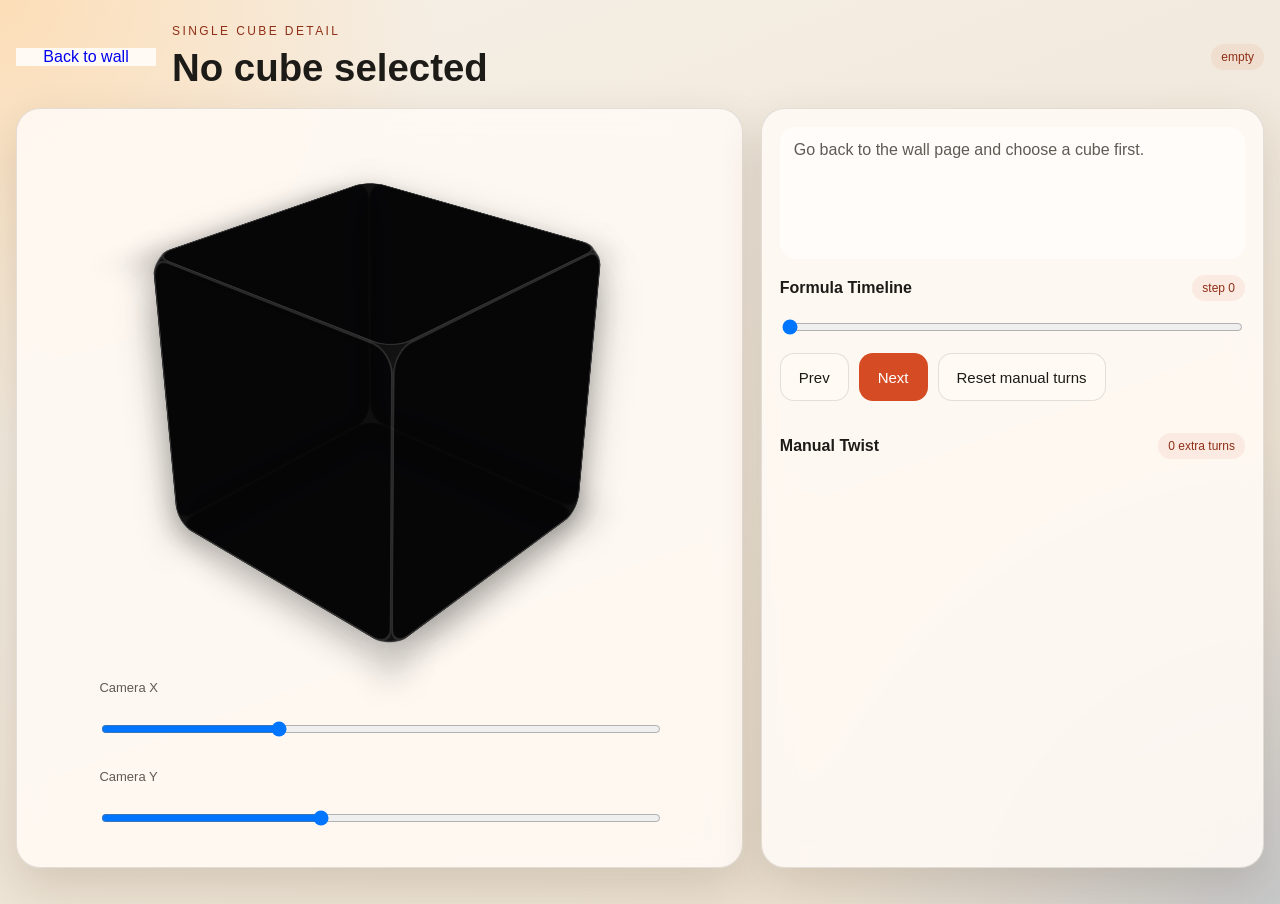
==== web/detail.html @ 29b8aaef "Initial commit" ====
<!doctype html>
<html lang="zh-CN">
  <head>
    <meta charset="UTF-8" />
    <meta name="viewport" content="width=device-width, initial-scale=1.0" />
    <title>Cube Detail 3D</title>
    <link rel="stylesheet" href="./styles.css" />
  </head>
  <body>
    <main class="detail-shell">
      <section class="detail-topbar">
        <a class="ghost nav-link" href="./index.html">Back to wall</a>
        <div>
          <p class="eyebrow">Single Cube Detail</p>
          <h1 id="detailTitle">Cube detail</h1>
        </div>
        <span id="detailStatus" class="badge">ready</span>
      </section>

      <section class="detail-layout">
        <div class="panel viewer-panel">
          <div class="scene">
            <div id="cube3d" class="cube-3d">
              <div class="cube-face face-front"></div>
              <div class="cube-face face-back"></div>
              <div class="cube-face face-right"></div>
              <div class="cube-face face-left"></div>
              <div class="cube-face face-up"></div>
              <div class="cube-face face-down"></div>
            </div>
          </div>

          <div class="camera-controls">
            <label class="field">
              <span>Camera X</span>
              <input id="cameraX" type="range" min="-70" max="70" value="-28" />
            </label>
            <label class="field">
              <span>Camera Y</span>
              <input id="cameraY" type="range" min="-180" max="180" value="-42" />
            </label>
          </div>
        </div>

        <div class="panel detail-sidebar">
          <div id="detailInfo" class="selection-info"></div>

          <div class="timeline-header">
            <h2>Formula Timeline</h2>
            <span id="stepLabel" class="badge">step 0</span>
          </div>
          <input id="stepSlider" type="range" min="0" max="0" value="0" />
          <div class="timeline-actions">
            <button id="prevStep" class="secondary">Prev</button>
            <button id="nextStep" class="primary">Next</button>
            <button id="resetManual" class="ghost">Reset manual turns</button>
          </div>
          <div id="formulaChips" class="chip-list"></div>

          <div class="timeline-header">
            <h2>Manual Twist</h2>
            <span id="manualLabel" class="badge">0 extra turns</span>
          </div>
          <div id="manualButtons" class="move-pad"></div>
        </div>
      </section>
    </main>

    <script type="module" src="./detail.js"></script>
  </body>
</html>
---- web/styles.css ----
:root {
  --bg: #f6f0e7;
  --panel: rgba(255, 250, 244, 0.9);
  --panel-strong: #fffaf4;
  --ink: #1d1b18;
  --muted: #5f5a54;
  --accent: #d54b23;
  --accent-dark: #8f2f17;
  --line: rgba(29, 27, 24, 0.12);
  --shadow: 0 18px 45px rgba(70, 43, 18, 0.16);
}

* {
  box-sizing: border-box;
}

body {
  margin: 0;
  min-height: 100vh;
  font-family: "Segoe UI", "PingFang SC", "Microsoft YaHei", sans-serif;
  color: var(--ink);
  background:
    radial-gradient(circle at top left, rgba(255, 214, 163, 0.7), transparent 28%),
    radial-gradient(circle at bottom right, rgba(0, 70, 173, 0.15), transparent 30%),
    linear-gradient(160deg, #f6f0e7 0%, #eadfce 100%);
}

.app-shell {
  width: min(1440px, calc(100vw - 32px));
  margin: 0 auto;
  padding: 24px 0 36px;
}

.hero,
.controls,
.workspace {
  display: grid;
  gap: 18px;
}

.hero {
  grid-template-columns: 2fr 1fr;
  align-items: end;
  margin-bottom: 18px;
}

.eyebrow {
  margin: 0 0 8px;
  font-size: 12px;
  letter-spacing: 0.2em;
  text-transform: uppercase;
  color: var(--accent-dark);
}

.hero h1 {
  margin: 0;
  font-size: clamp(2rem, 4vw, 4rem);
  line-height: 0.95;
}

.lede {
  max-width: 60ch;
  color: var(--muted);
  margin-top: 14px;
}

.hero-stats {
  display: grid;
  grid-template-columns: repeat(3, 1fr);
  gap: 12px;
}

.stat-card,
.controls,
.panel {
  border: 1px solid var(--line);
  background: var(--panel);
  backdrop-filter: blur(14px);
  border-radius: 24px;
  box-shadow: var(--shadow);
}

.stat-card {
  padding: 18px;
}

.stat-card span {
  display: block;
  color: var(--muted);
  font-size: 13px;
}

.stat-card strong {
  display: block;
  margin-top: 10px;
  font-size: 1.5rem;
}

.controls {
  grid-template-columns: repeat(5, minmax(0, 1fr)) auto;
  padding: 18px;
  margin-bottom: 18px;
}

.field {
  display: grid;
  gap: 8px;
}

.field span {
  font-size: 13px;
  color: var(--muted);
}

.field input,
.field select,
button {
  min-height: 48px;
  border-radius: 14px;
  border: 1px solid var(--line);
  background: var(--panel-strong);
  color: var(--ink);
  font-size: 15px;
}

.field input,
.field select {
  width: 100%;
  padding: 0 14px;
}

.upload input {
  padding: 10px 14px;
}

.actions {
  display: flex;
  align-items: end;
  gap: 12px;
}

button {
  cursor: pointer;
  padding: 0 18px;
  transition:
    transform 180ms ease,
    background 180ms ease,
    color 180ms ease;
}

button:hover {
  transform: translateY(-1px);
}

.primary {
  background: var(--accent);
  color: white;
  border-color: transparent;
}

.secondary,
.ghost {
  background: var(--panel-strong);
}

.workspace {
  grid-template-columns: minmax(0, 1.9fr) minmax(320px, 0.9fr);
}

.panel {
  padding: 18px;
}

.panel-header {
  display: flex;
  justify-content: space-between;
  align-items: center;
  gap: 12px;
  margin-bottom: 12px;
}

.panel-header h2 {
  margin: 0;
  font-size: 1rem;
}

.status,
.badge {
  display: inline-flex;
  align-items: center;
  padding: 6px 10px;
  border-radius: 999px;
  background: rgba(213, 75, 35, 0.08);
  color: var(--accent-dark);
  font-size: 12px;
}

.canvas-wrap {
  border-radius: 18px;
  overflow: hidden;
  background:
    linear-gradient(135deg, rgba(0, 0, 0, 0.72), rgba(22, 22, 24, 0.95)),
    repeating-linear-gradient(
      45deg,
      rgba(255, 255, 255, 0.03),
      rgba(255, 255, 255, 0.03) 8px,
      transparent 8px,
      transparent 16px
    );
}

#mosaicCanvas {
  display: block;
  width: 100%;
  height: auto;
}

.progress-wrap {
  display: flex;
  align-items: center;
  gap: 12px;
  margin-top: 14px;
}

progress {
  width: 100%;
  height: 10px;
  border-radius: 999px;
  overflow: hidden;
}

.sidebar {
  display: flex;
  flex-direction: column;
  min-height: 680px;
}

.selection-info {
  padding: 14px;
  border-radius: 16px;
  background: rgba(255, 255, 255, 0.55);
  color: var(--muted);
  min-height: 132px;
}

.formulas-header {
  margin-top: 18px;
}

.cube-list {
  display: grid;
  gap: 10px;
  margin-top: 8px;
  max-height: 460px;
  overflow: auto;
  padding-right: 4px;
}

.cube-card {
  border: 1px solid var(--line);
  border-radius: 16px;
  padding: 12px;
  background: rgba(255, 255, 255, 0.7);
}

.cube-card.active {
  border-color: rgba(213, 75, 35, 0.45);
  box-shadow: inset 0 0 0 1px rgba(213, 75, 35, 0.24);
}

.cube-card h3,
.cube-card p {
  margin: 0;
}

.cube-card h3 {
  font-size: 14px;
}

.cube-card p {
  margin-top: 6px;
  color: var(--muted);
  font-size: 13px;
  line-height: 1.4;
}

.target-grid {
  display: grid;
  grid-template-columns: repeat(3, 18px);
  gap: 4px;
  margin-top: 10px;
}

.swatch {
  width: 18px;
  height: 18px;
  border-radius: 4px;
  border: 1px solid rgba(0, 0, 0, 0.15);
}

.helper-line {
  margin: 14px 0 0;
  color: var(--muted);
  font-size: 13px;
}

.nav-link {
  display: inline-flex;
  align-items: center;
  justify-content: center;
  min-width: 140px;
  text-decoration: none;
}

.detail-shell {
  width: min(1440px, calc(100vw - 32px));
  margin: 0 auto;
  padding: 24px 0 36px;
}

.detail-topbar {
  display: grid;
  grid-template-columns: auto 1fr auto;
  gap: 16px;
  align-items: center;
  margin-bottom: 18px;
}

.detail-topbar h1 {
  margin: 4px 0 0;
  font-size: clamp(1.8rem, 3vw, 3rem);
}

.detail-layout {
  display: grid;
  grid-template-columns: minmax(0, 1.3fr) minmax(360px, 0.9fr);
  gap: 18px;
}

.viewer-panel {
  min-height: 760px;
  display: grid;
  place-items: center;
}

.scene {
  width: min(70vw, 520px);
  aspect-ratio: 1;
  display: grid;
  place-items: center;
  perspective: 1200px;
}

.cube-3d {
  --size: min(44vw, 300px);
  --rot-x: -28deg;
  --rot-y: -42deg;
  position: relative;
  width: var(--size);
  height: var(--size);
  transform-style: preserve-3d;
  transform: rotateX(var(--rot-x)) rotateY(var(--rot-y));
  transition: transform 220ms ease;
}

.cube-face {
  position: absolute;
  inset: 0;
  display: grid;
  grid-template-columns: repeat(3, 1fr);
  gap: 8px;
  padding: 10px;
  border-radius: 22px;
  background: rgba(5, 5, 6, 0.94);
  border: 2px solid rgba(255, 255, 255, 0.18);
  box-shadow: 0 20px 50px rgba(0, 0, 0, 0.25);
}

.face-front {
  transform: translateZ(calc(var(--size) / 2));
}

.face-back {
  transform: rotateY(180deg) translateZ(calc(var(--size) / 2));
}

.face-right {
  transform: rotateY(90deg) translateZ(calc(var(--size) / 2));
}

.face-left {
  transform: rotateY(-90deg) translateZ(calc(var(--size) / 2));
}

.face-up {
  transform: rotateX(90deg) translateZ(calc(var(--size) / 2));
}

.face-down {
  transform: rotateX(-90deg) translateZ(calc(var(--size) / 2));
}

.sticker {
  border-radius: 10px;
  border: 1px solid rgba(0, 0, 0, 0.22);
  box-shadow: inset 0 1px 1px rgba(255, 255, 255, 0.26);
}

.detail-sidebar {
  display: flex;
  flex-direction: column;
  gap: 16px;
}

.timeline-header {
  display: flex;
  justify-content: space-between;
  align-items: center;
  gap: 12px;
}

.timeline-header h2 {
  margin: 0;
  font-size: 1rem;
}

.timeline-actions {
  display: flex;
  gap: 10px;
  flex-wrap: wrap;
}

.chip-list {
  display: flex;
  flex-wrap: wrap;
  gap: 8px;
}

.chip {
  min-height: 38px;
  padding: 0 14px;
  border-radius: 999px;
  border: 1px solid var(--line);
  background: rgba(255, 255, 255, 0.72);
}

.chip.active {
  background: var(--accent);
  color: white;
  border-color: transparent;
}

.move-pad {
  display: grid;
  grid-template-columns: repeat(3, minmax(0, 1fr));
  gap: 10px;
}

.camera-controls {
  width: min(560px, 100%);
  display: grid;
  gap: 14px;
  margin-top: 18px;
}

@media (max-width: 1080px) {
  .hero,
  .workspace,
  .controls {
    grid-template-columns: 1fr;
  }

  .hero-stats {
    grid-template-columns: repeat(3, minmax(0, 1fr));
  }

  .actions {
    align-items: stretch;
  }

  .actions button {
    width: 100%;
  }

  .detail-topbar,
  .detail-layout {
    grid-template-columns: 1fr;
  }

  .scene {
    width: min(88vw, 520px);
  }

  .move-pad {
    grid-template-columns: repeat(2, minmax(0, 1fr));
  }
}
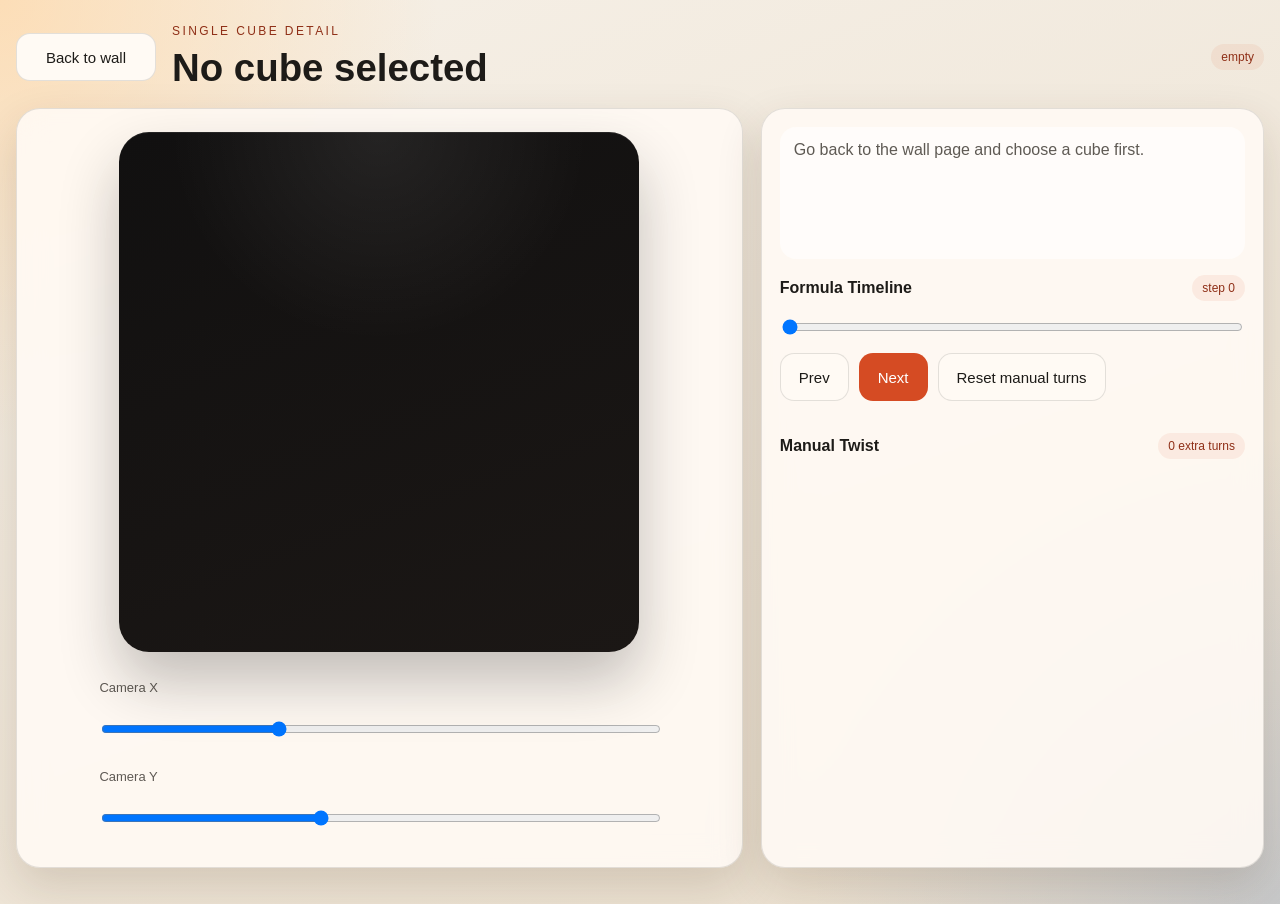
==== commit 239312fe: "Fix detail view state and solver UX" ====
--- a/web/detail.html
+++ b/web/detail.html
@@ -9,7 +9,7 @@
   <body>
     <main class="detail-shell">
       <section class="detail-topbar">
-        <a class="ghost nav-link" href="./index.html">Back to wall</a>
+        <button id="backToWall" class="ghost nav-link" type="button">Back to wall</button>
         <div>
           <p class="eyebrow">Single Cube Detail</p>
           <h1 id="detailTitle">Cube detail</h1>
@@ -20,14 +20,7 @@
       <section class="detail-layout">
         <div class="panel viewer-panel">
           <div class="scene">
-            <div id="cube3d" class="cube-3d">
-              <div class="cube-face face-front"></div>
-              <div class="cube-face face-back"></div>
-              <div class="cube-face face-right"></div>
-              <div class="cube-face face-left"></div>
-              <div class="cube-face face-up"></div>
-              <div class="cube-face face-down"></div>
-            </div>
+            <canvas id="cubeCanvas" class="cube-canvas" width="960" height="960"></canvas>
           </div>
 
           <div class="camera-controls">
@@ -66,6 +59,6 @@
       </section>
     </main>
 
-    <script type="module" src="./detail.js"></script>
+    <script type="module" src="./detail.js?v=20260421g"></script>
   </body>
 </html>
--- a/web/styles.css
+++ b/web/styles.css
@@ -351,59 +351,16 @@
   perspective: 1200px;
 }
 
-.cube-3d {
-  --size: min(44vw, 300px);
-  --rot-x: -28deg;
-  --rot-y: -42deg;
-  position: relative;
-  width: var(--size);
-  height: var(--size);
-  transform-style: preserve-3d;
-  transform: rotateX(var(--rot-x)) rotateY(var(--rot-y));
-  transition: transform 220ms ease;
-}
-
-.cube-face {
-  position: absolute;
-  inset: 0;
-  display: grid;
-  grid-template-columns: repeat(3, 1fr);
-  gap: 8px;
-  padding: 10px;
-  border-radius: 22px;
-  background: rgba(5, 5, 6, 0.94);
-  border: 2px solid rgba(255, 255, 255, 0.18);
-  box-shadow: 0 20px 50px rgba(0, 0, 0, 0.25);
-}
-
-.face-front {
-  transform: translateZ(calc(var(--size) / 2));
-}
-
-.face-back {
-  transform: rotateY(180deg) translateZ(calc(var(--size) / 2));
-}
-
-.face-right {
-  transform: rotateY(90deg) translateZ(calc(var(--size) / 2));
-}
-
-.face-left {
-  transform: rotateY(-90deg) translateZ(calc(var(--size) / 2));
-}
-
-.face-up {
-  transform: rotateX(90deg) translateZ(calc(var(--size) / 2));
-}
-
-.face-down {
-  transform: rotateX(-90deg) translateZ(calc(var(--size) / 2));
-}
-
-.sticker {
-  border-radius: 10px;
-  border: 1px solid rgba(0, 0, 0, 0.22);
-  box-shadow: inset 0 1px 1px rgba(255, 255, 255, 0.26);
+.cube-canvas {
+  width: min(70vw, 520px);
+  aspect-ratio: 1;
+  border-radius: 30px;
+  background:
+    radial-gradient(circle at top, rgba(255, 255, 255, 0.08), transparent 36%),
+    linear-gradient(160deg, #111010 0%, #1b1715 100%);
+  box-shadow:
+    inset 0 1px 0 rgba(255, 255, 255, 0.08),
+    0 30px 60px rgba(0, 0, 0, 0.24);
 }
 
 .detail-sidebar {
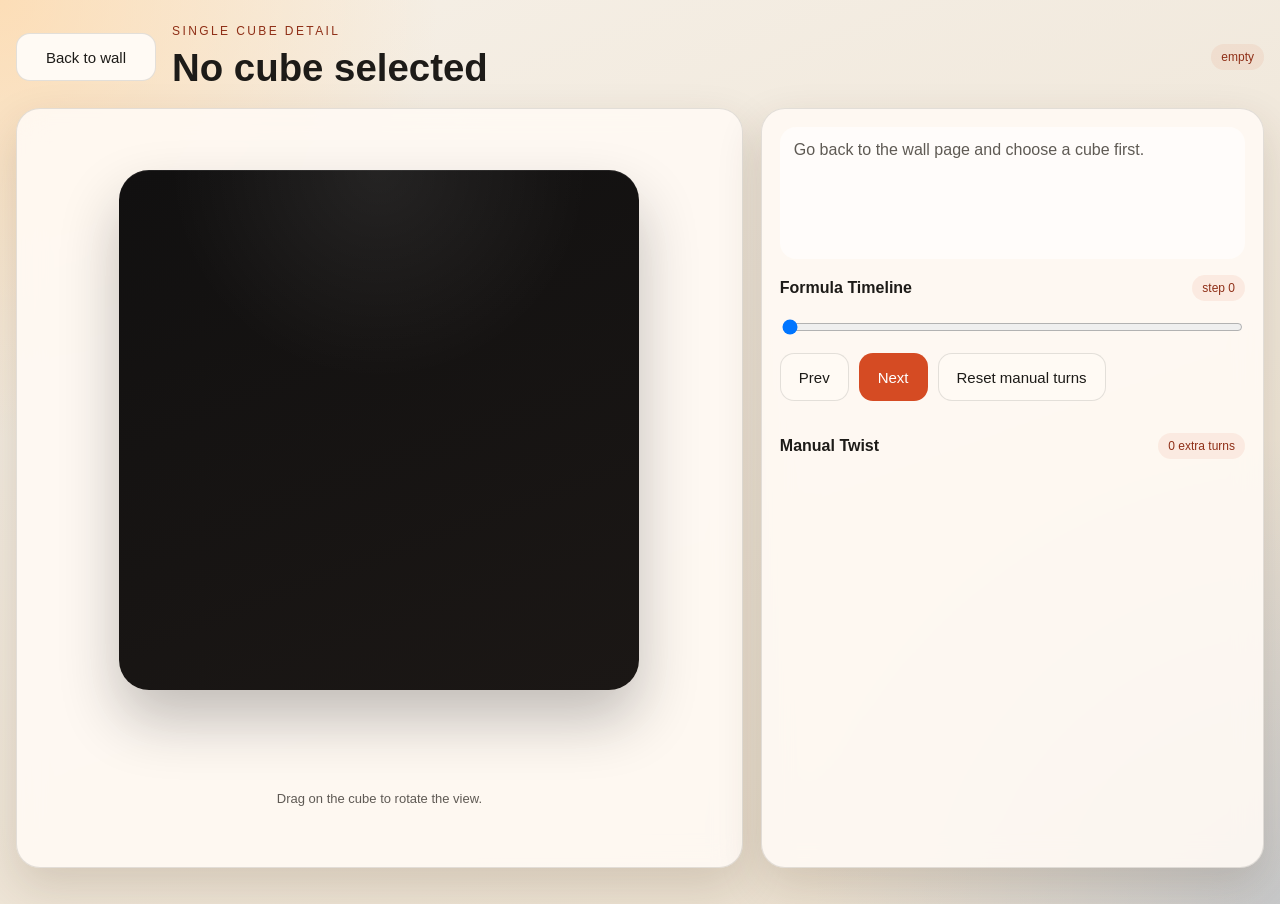
==== commit e6fdfc45: "Polish cube detail renderer" ====
--- a/web/detail.html
+++ b/web/detail.html
@@ -23,16 +23,7 @@
             <canvas id="cubeCanvas" class="cube-canvas" width="960" height="960"></canvas>
           </div>
 
-          <div class="camera-controls">
-            <label class="field">
-              <span>Camera X</span>
-              <input id="cameraX" type="range" min="-70" max="70" value="-28" />
-            </label>
-            <label class="field">
-              <span>Camera Y</span>
-              <input id="cameraY" type="range" min="-180" max="180" value="-42" />
-            </label>
-          </div>
+          <p id="dragHint" class="helper-line scene-hint">Drag on the cube to rotate the view.</p>
         </div>
 
         <div class="panel detail-sidebar">
@@ -59,6 +50,6 @@
       </section>
     </main>
 
-    <script type="module" src="./detail.js?v=20260421g"></script>
+    <script type="module" src="./detail.js?v=20260421k"></script>
   </body>
 </html>
--- a/web/styles.css
+++ b/web/styles.css
@@ -361,6 +361,18 @@
   box-shadow:
     inset 0 1px 0 rgba(255, 255, 255, 0.08),
     0 30px 60px rgba(0, 0, 0, 0.24);
+  cursor: grab;
+  touch-action: none;
+  user-select: none;
+}
+
+.cube-canvas.dragging {
+  cursor: grabbing;
+}
+
+.scene-hint {
+  margin-top: 16px;
+  text-align: center;
 }
 
 .detail-sidebar {
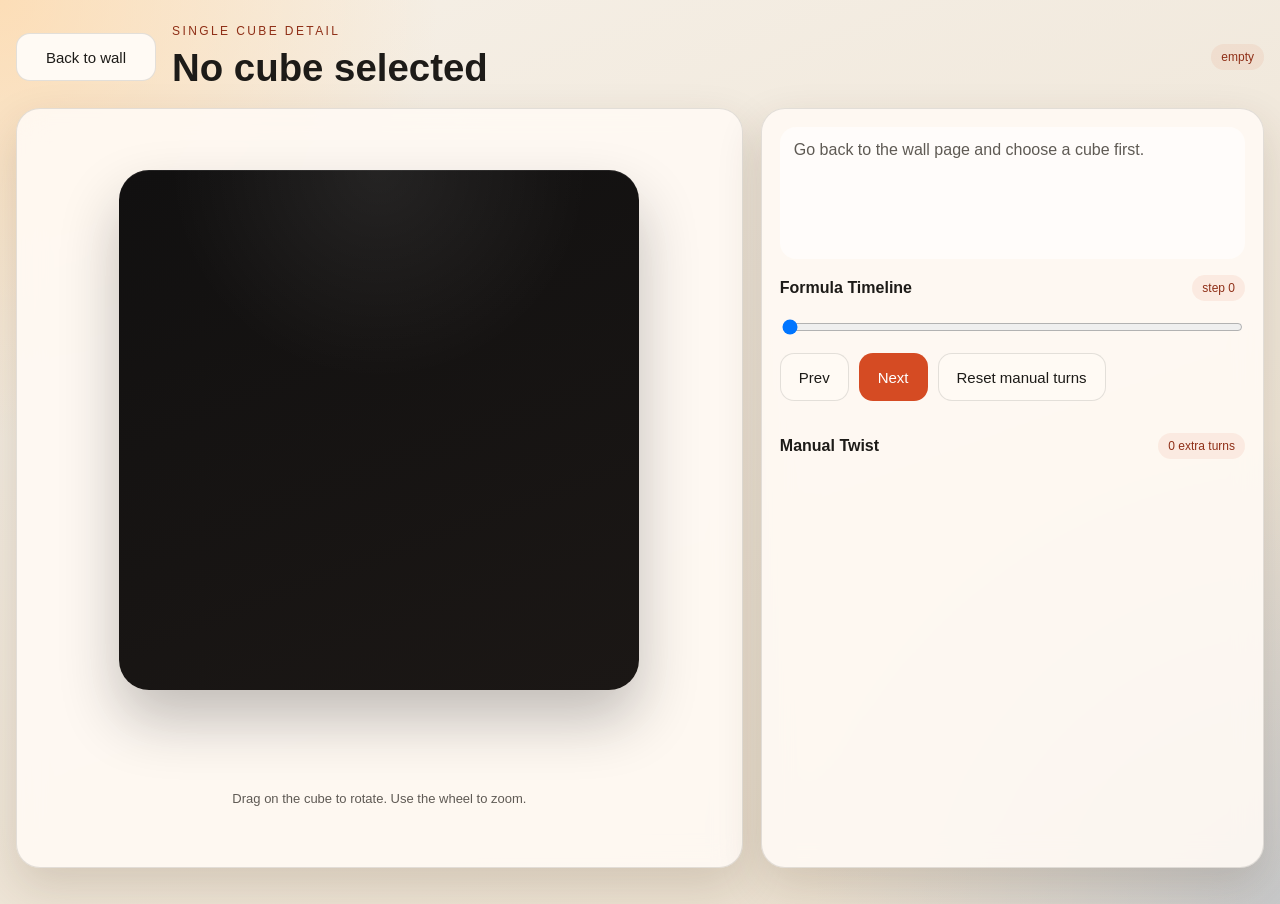
==== commit 340cd4a4: "Reduce persistent browser cache data" ====
--- a/web/detail.html
+++ b/web/detail.html
@@ -23,7 +23,7 @@
             <canvas id="cubeCanvas" class="cube-canvas" width="960" height="960"></canvas>
           </div>
 
-          <p id="dragHint" class="helper-line scene-hint">Drag on the cube to rotate the view.</p>
+          <p id="dragHint" class="helper-line scene-hint">Drag on the cube to rotate. Use the wheel to zoom.</p>
         </div>
 
         <div class="panel detail-sidebar">
@@ -50,6 +50,6 @@
       </section>
     </main>
 
-    <script type="module" src="./detail.js?v=20260421k"></script>
+    <script type="module" src="./detail.js?v=20260422c"></script>
   </body>
 </html>
--- a/web/styles.css
+++ b/web/styles.css
@@ -97,7 +97,7 @@
 }
 
 .controls {
-  grid-template-columns: repeat(5, minmax(0, 1fr)) auto;
+  grid-template-columns: repeat(6, minmax(0, 1fr)) auto;
   padding: 18px;
   margin-bottom: 18px;
 }
@@ -131,6 +131,11 @@
 
 .upload input {
   padding: 10px 14px;
+}
+
+.field input[type="color"] {
+  padding: 6px;
+  min-height: 48px;
 }
 
 .actions {
